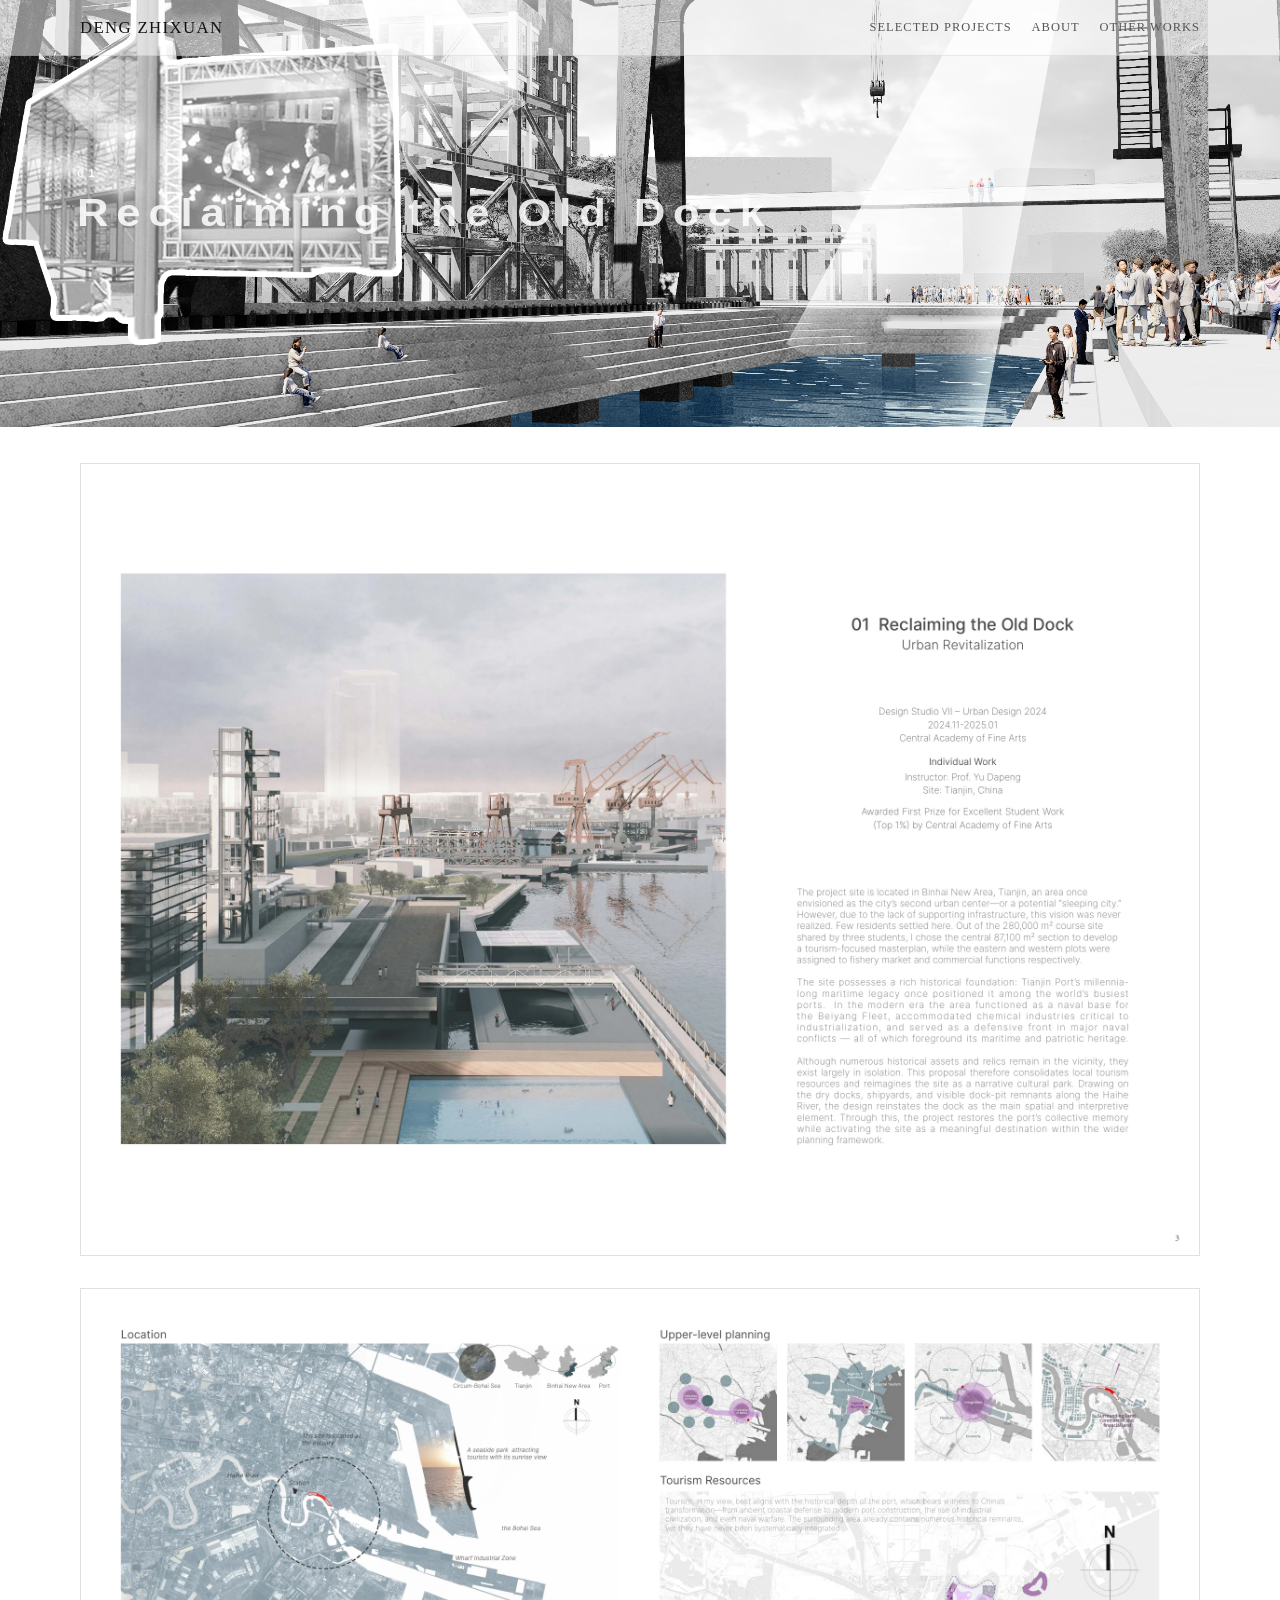
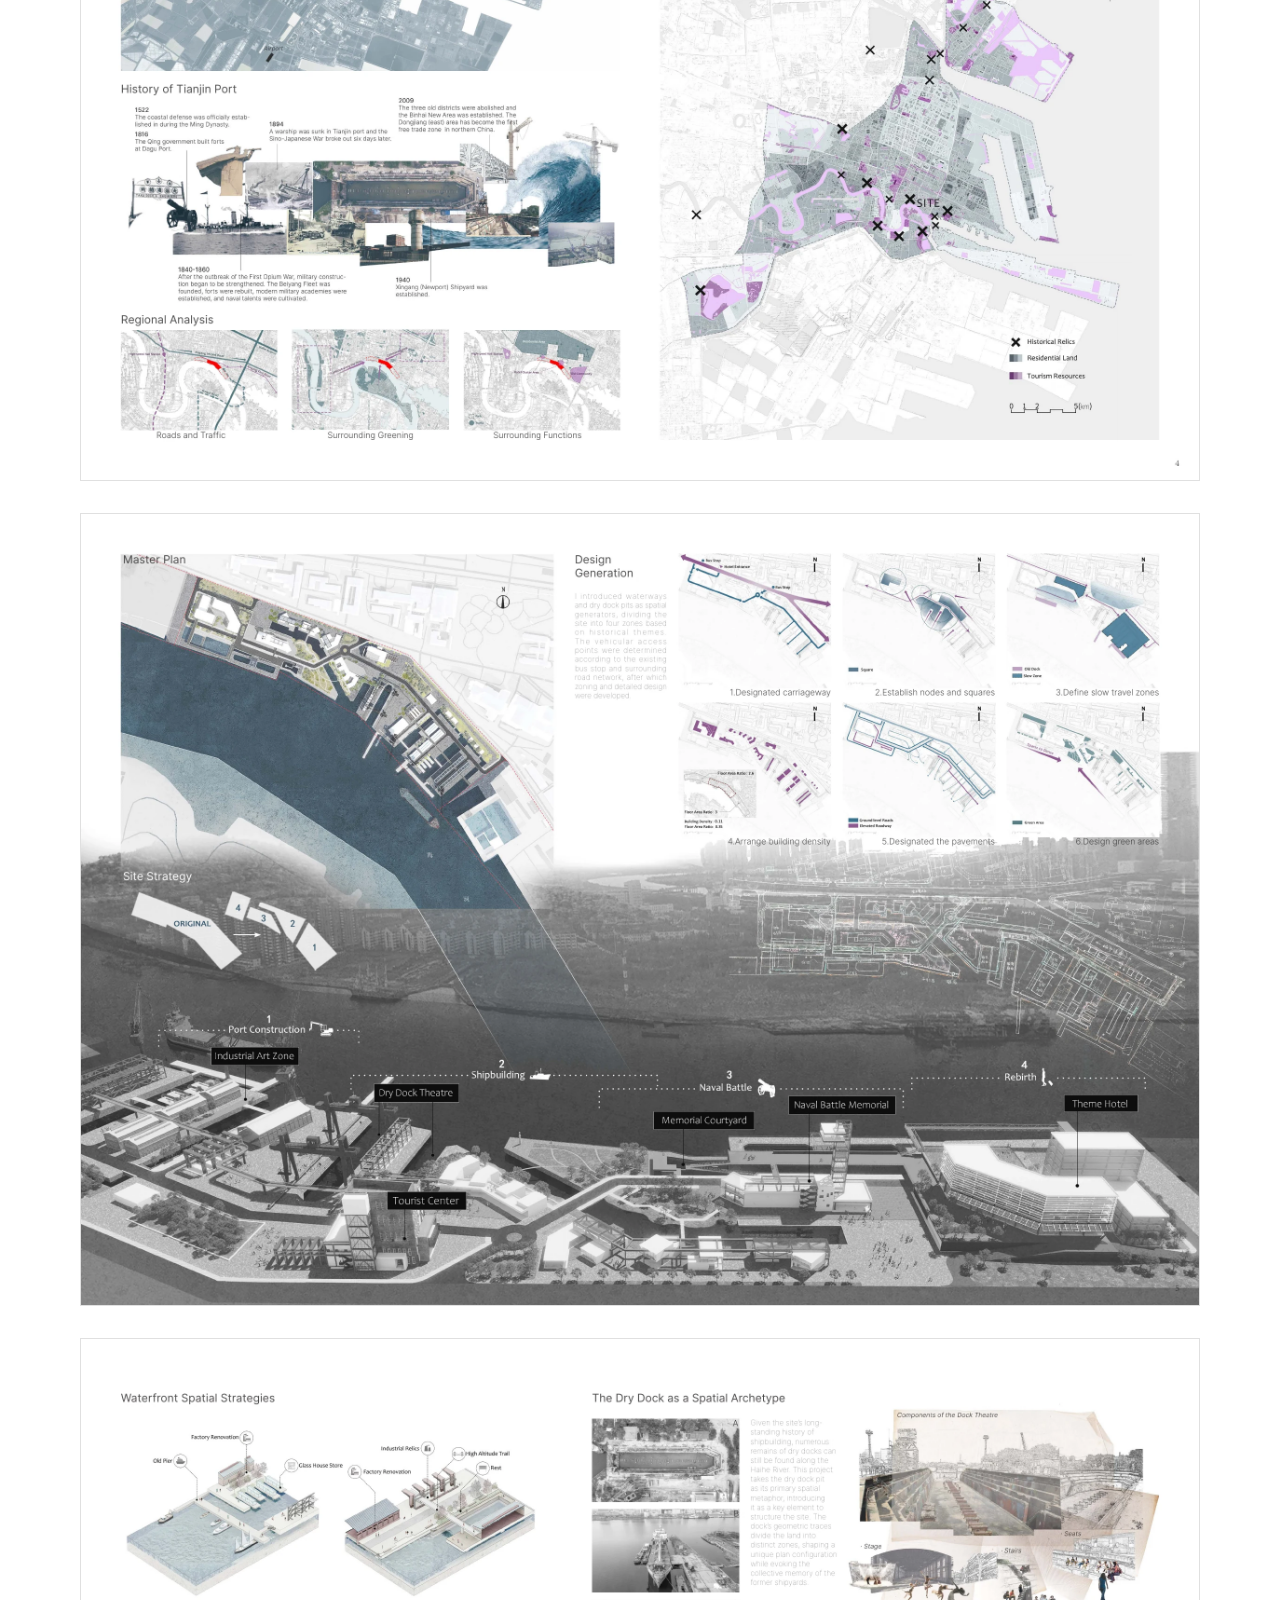
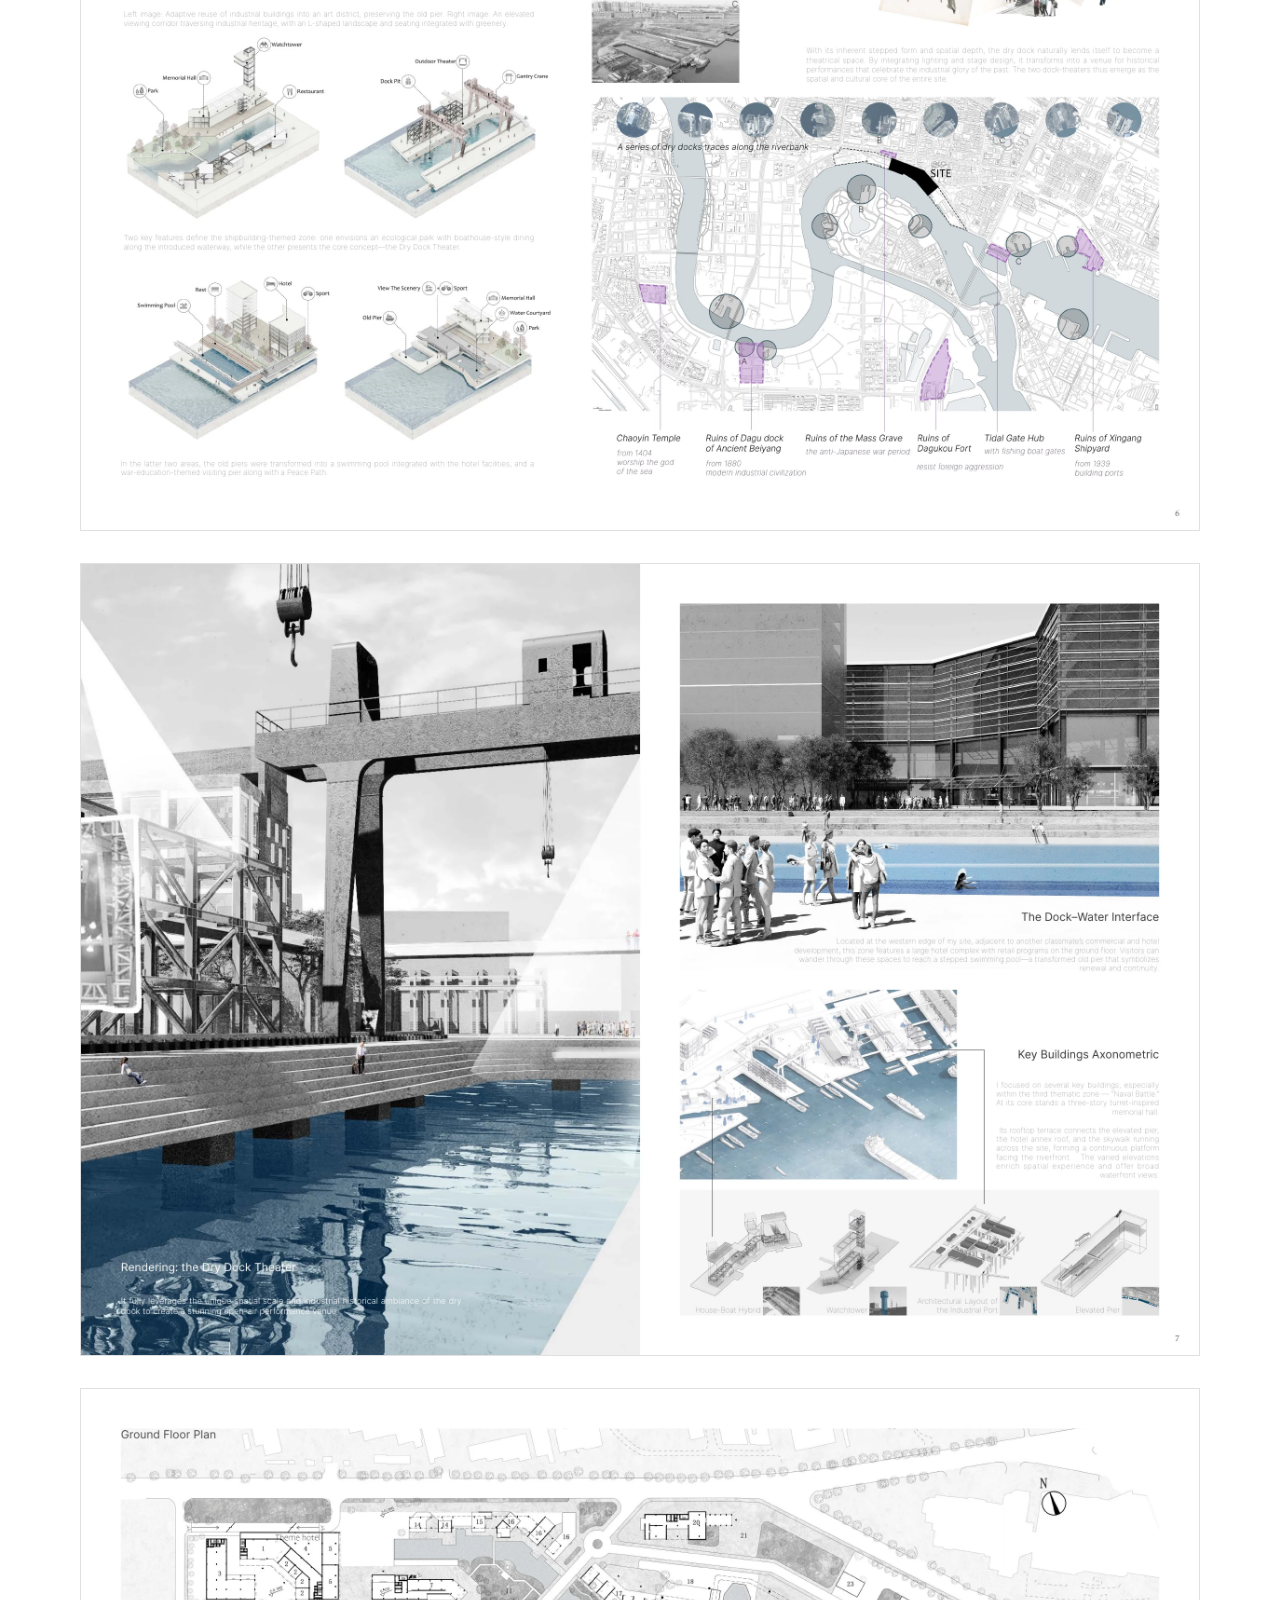
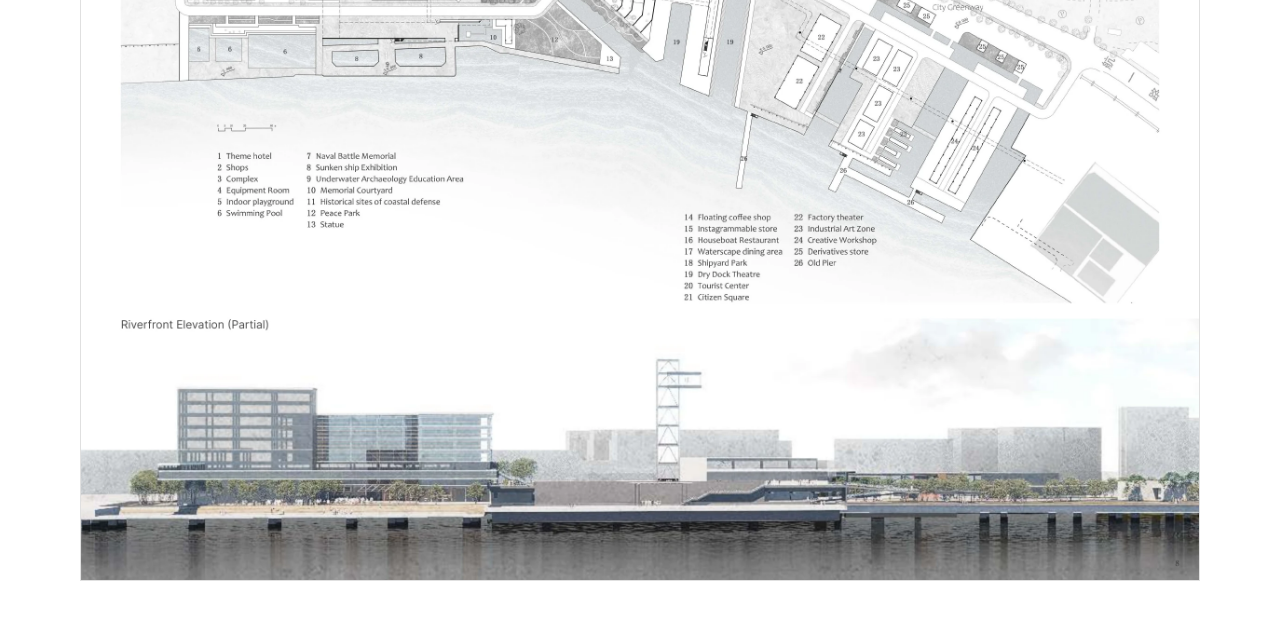
==== projects/01-reclaiming-the-old-dock.html @ c4d2b583 "Publish the portfolio as a static GitHub Pages site. Co-authored-by: Cursor <cursoragent@cursor.com>" ====
<!DOCTYPE html>
<html lang="en">
  <head>
    <meta charset="utf-8" />
    <meta name="viewport" content="width=device-width, initial-scale=1" />
    <title>01 Reclaiming the Old Dock — Zhixuan Deng</title>
    <link rel="stylesheet" href="../css/styles.css" />
  </head>
  <body class="page-project">
    <header class="site-header">
      <div class="wrap header-inner">
        <a class="site-mark" href="../index.html">DENG ZHIXUAN</a>
        <nav class="site-nav" aria-label="Primary">
          <a href="../index.html#selected-projects">Selected Projects</a>
          <a href="../index.html#about">About</a>
          <a href="../index.html#other-work">Other Works</a>
        </nav>
      </div>
    </header>
    <main>
      <section class="project-hero">
        <div class="project-hero-media">
          <img src="../assets/projects/banners/01.png" alt="" />
        </div>
        <div class="project-hero-copy">
          <p class="section-label">01</p>
          <h1>Reclaiming the Old Dock</h1>
        </div>
      </section>
      <div class="wrap">
        <div class="project-sheets">
          <img src="../assets/portfolio/page-03.webp" alt="Reclaiming the Old Dock, page 1" />
          <img src="../assets/portfolio/page-04.webp" alt="Reclaiming the Old Dock, page 2" />
          <img src="../assets/portfolio/page-05.webp" alt="Reclaiming the Old Dock, page 3" />
          <img src="../assets/portfolio/page-06.webp" alt="Reclaiming the Old Dock, page 4" />
          <img src="../assets/portfolio/page-07.webp" alt="Reclaiming the Old Dock, page 5" />
          <img src="../assets/portfolio/page-08.webp" alt="Reclaiming the Old Dock, page 6" />
        </div>
      </div>
    </main>
  </body>
</html>
---- css/styles.css ----
/* Zhixuan Deng — Urban & Spatial Portfolio
   White ground, Times New Roman, hairlines, space.
   Swap hero / cover / project images in HTML. */

:root {
  --paper: #ffffff;
  --paper-inset: #ffffff;
  --wash: #f4f4f4;
  --ink: #111111;
  --ink-soft: #555555;
  --muted: #888888;
  --rule: rgba(0, 0, 0, 0.12);
  --rule-strong: rgba(0, 0, 0, 0.28);

  --font: "Times New Roman", Times, serif;

  --gutter: clamp(1.25rem, 4.8vw, 4.25rem);
  --max: 70rem;
  --max-narrow: 62rem;
  --max-wide: 96rem;
  --header-h: 3.5rem;

  --step-0: clamp(0.95rem, 0.9rem + 0.2vw, 1.05rem);
  --step-1: clamp(1.15rem, 1rem + 0.7vw, 1.45rem);
  --step-2: clamp(1.5rem, 1.15rem + 1.6vw, 2.25rem);
  --step-3: clamp(2.4rem, 1.5rem + 4.2vw, 4.75rem);
}

*,
*::before,
*::after {
  box-sizing: border-box;
}

html {
  scroll-behavior: smooth;
}

html,
body {
  margin: 0;
  padding: 0;
}

body {
  background: var(--paper);
  color: var(--ink);
  font-family: var(--font);
  font-size: var(--step-0);
  font-weight: 400;
  line-height: 1.65;
  text-rendering: optimizeLegibility;
  -webkit-font-smoothing: antialiased;
}

img {
  max-width: 100%;
  height: auto;
  display: block;
}

h1,
h2,
h3,
h4 {
  margin: 0;
  font-family: var(--font);
  font-weight: 400;
  line-height: 1.15;
}

p {
  margin: 0;
}

a {
  color: inherit;
  text-decoration-thickness: 1px;
  text-underline-offset: 0.22em;
}

a:hover {
  color: var(--ink-soft);
}

a:focus-visible {
  outline: 1px solid var(--ink);
  outline-offset: 3px;
}

ol,
ul {
  margin: 0;
  padding: 0;
  list-style: none;
}

figure {
  margin: 0;
}

.wrap {
  width: min(calc(100% - 2 * var(--gutter)), var(--max));
  margin-inline: auto;
}

.wrap--narrow {
  width: min(calc(100% - 2 * var(--gutter)), var(--max-narrow));
}

.wrap--wide {
  width: min(calc(100% - 2 * var(--gutter)), var(--max-wide));
}

.skip-link {
  position: absolute;
  left: var(--gutter);
  top: -4rem;
  z-index: 20;
  padding: 0.4rem 0.7rem;
  background: var(--paper);
}

.skip-link:focus {
  top: 0.6rem;
}

/* Header
   -------------------------------------------------- */

.site-header {
  position: sticky;
  top: 0;
  z-index: 10;
  height: var(--header-h);
  background: var(--paper);
  border-bottom: 1px solid var(--rule);
}

.page-project .site-header {
  position: fixed;
  left: 0;
  right: 0;
  background: rgba(255, 255, 255, 0.52);
  border-bottom-color: rgba(0, 0, 0, 0.08);
}

.header-inner {
  display: flex;
  align-items: center;
  justify-content: space-between;
  gap: 1rem;
  height: 100%;
}

.site-mark {
  font-size: 1.05rem;
  letter-spacing: 0.08em;
  text-transform: uppercase;
  text-decoration: none;
  white-space: nowrap;
}

.site-nav {
  display: flex;
  flex-wrap: wrap;
  justify-content: flex-end;
  gap: 0.15rem 1.25rem;
  font-size: 0.78rem;
  letter-spacing: 0.08em;
  text-transform: uppercase;
}

.site-nav a {
  text-decoration: none;
  color: var(--ink-soft);
}

.site-nav a:hover {
  color: var(--ink);
}

/* Shared section language
   -------------------------------------------------- */

.section-label {
  margin-bottom: 0.85rem;
  color: var(--ink-soft);
  font-family: var(--font);
  font-size: 0.72rem;
  font-weight: 400;
  letter-spacing: 0.16em;
  text-transform: uppercase;
}

.section-head {
  margin-bottom: clamp(2rem, 5vh, 3.5rem);
  padding-bottom: 1.1rem;
  border-bottom: 1px solid var(--rule);
}

.section-head h2:not(.section-label) {
  font-size: var(--step-2);
}

.section-head .section-label {
  margin-bottom: 0;
}

section[id] {
  scroll-margin-top: 4.75rem;
}

.placeholder {
  color: var(--muted);
  font-style: italic;
}

.plate {
  width: 100%;
  background: var(--wash);
  border: 1px solid var(--rule);
}

.plate--empty {
  min-height: 8rem;
  display: grid;
  place-items: center;
}

.plate-note {
  color: var(--muted);
  font-size: 0.68rem;
  font-style: italic;
  letter-spacing: 0.08em;
}

/* 01 Hero
   Landscape photograph fills the first screen.
   .hero-copy is overlaid on the right; change --hero-text if needed.
   Do not add a photo overlay/mask here.
   -------------------------------------------------- */

.hero {
  --hero-text: #111111;
  position: relative;
  min-height: calc(100svh - var(--header-h));
  overflow: hidden;
}

.hero-media,
.about-media {
  position: absolute;
  inset: 0;
}

.hero-media img,
.hero-media .plate,
.about-media img {
  width: 100%;
  height: 100%;
  min-height: 0;
  object-fit: cover;
  border: 0;
}

.hero-copy {
  position: absolute;
  z-index: 1;
  top: 40%;
  right: clamp(1.5rem, 8vw, 7rem);
  transform: translateY(-50%);
  width: min(28rem, 42%);
  color: var(--hero-text);
  text-align: center;
}

.hero-copy h1 {
  font-size: clamp(1.75rem, 1.25rem + 2.1vw, 2.9rem);
  font-weight: 400;
  letter-spacing: 0.14em;
  line-height: 1.25;
}

.hero-tagline,
.hero-works {
  margin-top: 1.45rem;
  font-size: clamp(0.95rem, 0.85rem + 0.4vw, 1.18rem);
  letter-spacing: 0.06em;
  line-height: 1.45;
}

.hero-works {
  margin-top: 1.3rem;
}

/* 02 Portfolio cover
   -------------------------------------------------- */

.cover {
  padding-block: clamp(3.5rem, 10vh, 7rem);
}

.cover-verse {
  max-width: 38em;
  margin-inline: auto;
  margin-bottom: 2.25rem;
  color: #4a4a4a;
  font-size: clamp(0.92rem, 0.86rem + 0.25vw, 1.05rem);
  font-style: normal;
  line-height: 1.9;
  text-align: center;
}

.cover-plate {
  margin-top: 1.75rem;
}

.cover-plate img {
  width: 100%;
  height: auto;
  object-fit: contain;
  background: var(--paper-inset);
  border: 1px solid var(--rule);
}

/* 03 Selected projects — six-column contents
   1:1 plates in a horizontal row. If they do not fit, scroll.
   -------------------------------------------------- */

.projects {
  padding-block: clamp(3.5rem, 10vh, 7rem);
}

.projects-board {
  position: relative;
}

.project-viewport {
  overflow-x: auto;
  overflow-y: hidden;
  padding-bottom: 0.85rem;
  cursor: grab;
  scrollbar-color: #111111 #e8e8e8;
  scrollbar-width: auto;
  -webkit-overflow-scrolling: touch;
}

.project-viewport:active {
  cursor: grabbing;
}

.project-viewport::-webkit-scrollbar {
  height: 10px;
}

.project-viewport::-webkit-scrollbar-track {
  background: #ececec;
}

.project-viewport::-webkit-scrollbar-thumb {
  background: #111111;
}

.project-index {
  --project-gap: 1.75rem;
  display: flex;
  flex-wrap: nowrap;
  align-items: start;
  gap: var(--project-gap);
  width: max-content;
  min-width: 100%;
  padding-right: 2rem;
}

.project-item {
  flex: 0 0 calc((min(100vw - 2 * var(--gutter), var(--max-wide)) - 4 * var(--project-gap)) / 5);
}

.project-link {
  display: flex;
  flex-direction: column;
  align-items: center;
  text-align: center;
  text-decoration: none;
}

.project-cover {
  width: 100%;
}

.project-cover .plate,
.project-cover img {
  aspect-ratio: 1 / 1;
  width: 100%;
  height: auto;
  object-fit: cover;
}

.project-cover img,
.project-sketch img {
  -webkit-user-drag: none;
  user-select: none;
}

.project-no {
  display: block;
  margin-top: 0.9rem;
  font-size: 0.82rem;
  letter-spacing: 0.06em;
}

.project-title {
  margin-top: 0.35rem;
  width: 100%;
  font-size: clamp(0.72rem, 0.55rem + 0.45vw, 0.9rem);
  line-height: 1.25;
  white-space: nowrap;
}

.project-link:hover .project-title {
  color: var(--ink-soft);
}

.project-type {
  margin-top: 0.28rem;
  font-size: 0.72rem;
  line-height: 1.35;
  color: var(--ink-soft);
  max-width: 18ch;
}

.project-sketch {
  width: 62%;
  margin-top: 1.1rem;
}

.project-sketch .plate,
.project-sketch img {
  width: 100%;
  height: auto;
  object-fit: contain;
}

.project-sketch .plate {
  min-height: 0;
}

.project-cover .plate-note,
.project-sketch .plate-note {
  font-size: 0.58rem;
}

.project-scroll-ui {
  display: flex;
  align-items: center;
  justify-content: center;
  gap: 1.25rem;
  margin-top: 1.1rem;
}

.project-arrow {
  appearance: none;
  margin: 0;
  padding: 0.15rem 0.55rem;
  border: 1px solid var(--rule-strong);
  background: var(--paper);
  color: var(--ink);
  font-family: var(--font);
  font-size: 1.15rem;
  line-height: 1;
  cursor: pointer;
}

.project-arrow:hover,
.project-arrow:focus-visible {
  border-color: var(--ink);
}

.project-arrow:disabled {
  opacity: 0.28;
  cursor: default;
}

.project-scroll-hint {
  color: var(--ink-soft);
  font-size: 0.78rem;
  letter-spacing: 0.08em;
  text-transform: uppercase;
}

/* 04 About — photo overlay
   Right: education / research (white).
   Left: ABOUT (center) + email / CV (lower, black).
   -------------------------------------------------- */

.about {
  --about-text: #ffffff;
  --about-ink: #111111;
  position: relative;
  min-height: calc(100svh - var(--header-h));
  overflow: hidden;
}

.about-left {
  position: absolute;
  z-index: 1;
  top: 50%;
  left: clamp(1.5rem, 7vw, 6rem);
  transform: translateY(-50%);
}

.about-heading {
  color: var(--about-ink);
  font-size: clamp(1.3rem, 2.5vw, 2.4rem);
  font-weight: 400;
  letter-spacing: 0.12em;
  line-height: 1;
}

.about-contact {
  position: absolute;
  z-index: 1;
  left: clamp(1.5rem, 7vw, 6rem);
  bottom: calc(clamp(3.4rem, 12vh, 7rem) + 2.6rem);
  color: var(--about-ink);
  text-align: left;
}

.about-contact .about-title {
  color: var(--about-ink);
}

.about-contact .about-block {
  margin-bottom: 1.1rem;
}

.about-cv-block {
  display: flex;
  flex-direction: column;
  align-items: flex-start;
  color: inherit;
  text-decoration: none;
}

.about-click {
  margin-top: 0.25rem;
  font-size: 1.08rem;
}

.about-personal {
  position: absolute;
  z-index: 1;
  left: clamp(1.5rem, 7vw, 6rem);
  bottom: clamp(3.4rem, 12vh, 7rem);
  margin: 0;
  color: var(--about-ink);
  font-size: 1.08rem;
  line-height: 1.4;
  letter-spacing: 0.02em;
  text-align: left;
}

.about-copy {
  position: absolute;
  z-index: 1;
  top: 50%;
  right: clamp(1.25rem, 6vw, 5.5rem);
  transform: translateY(-50%);
  width: min(28rem, 42%);
  color: var(--about-text);
  text-align: center;
}

.about-grid {
  display: grid;
  grid-template-columns: 1fr;
  row-gap: 1.6rem;
  margin-top: 0;
}

.about-title {
  display: inline-block;
  margin: 0 0 0.55rem;
  padding: 0.14rem 0.6rem 0.16rem;
  border-radius: 6px;
  background: rgba(255, 255, 255, 0.28);
  color: var(--about-text);
  font-family: var(--font);
  font-size: 0.9rem;
  font-weight: 400;
  font-style: normal;
  letter-spacing: 0.02em;
  line-height: 1.3;
  text-decoration: none;
  text-transform: none;
}

.about-block p {
  margin: 0;
  font-size: 1.08rem;
  line-height: 1.45;
}

.about-block p + p {
  margin-top: 0.28rem;
}

.about-block a {
  color: inherit;
  text-decoration: none;
}

.about-list {
  margin: 0;
  padding: 0;
  list-style: none;
  font-size: 1.08rem;
  line-height: 1.55;
}

.about-list li + li {
  margin-top: 0.15rem;
}

/* 05 Other works
   -------------------------------------------------- */

.other-work {
  padding-block: clamp(3.5rem, 10vh, 7rem) clamp(2.5rem, 6vh, 4.5rem);
}

.other-note {
  margin-top: 0.9rem;
  max-width: none;
  color: var(--ink-soft);
  font-size: 0.72rem;
  font-style: normal;
  line-height: 1.9;
}

.other-plate {
  margin-top: 1.75rem;
}

.other-plate img {
  width: 100%;
  height: auto;
  object-fit: contain;
  background: var(--paper-inset);
  border: 1px solid var(--rule);
}

/* Footer
   -------------------------------------------------- */

.site-footer {
  padding-block: 1.4rem 2rem;
  border-top: 1px solid var(--rule);
}

.footer-inner p {
  color: var(--muted);
  font-size: 0.95rem;
  letter-spacing: 0.06em;
}

/* Responsive
   -------------------------------------------------- */

@media (max-width: 860px) {
  :root {
    --header-h: auto;
  }

  .site-header {
    height: auto;
  }

  .header-inner {
    flex-direction: column;
    align-items: flex-start;
    padding-block: 0.85rem 0.75rem;
    gap: 0.55rem;
  }

  .site-nav {
    justify-content: flex-start;
    column-gap: 1rem;
  }

  .hero,
  .about {
    min-height: calc(100svh - 5.25rem);
  }
}

@media (max-width: 640px) {
  .hero-copy,
  .about-copy {
    right: 50%;
    width: min(20rem, 86%);
    transform: translate(50%, -50%);
  }

  .about-left {
    top: 18%;
    transform: none;
  }

  .about-contact {
    left: clamp(1.25rem, 6vw, 4rem);
  }

  .hero-copy h1 {
    letter-spacing: 0.1em;
  }

  .project-index {
    --project-gap: 1.15rem;
  }

  .project-item {
    flex-basis: calc((100vw - 2 * var(--gutter) - var(--project-gap)) / 2);
  }
}

.project-hero {
  --project-hero-text: rgba(255, 255, 255, 0.86);
  --project-hero-face: "Microsoft YaHei", "Microsoft YaHei UI", SimHei, "PingFang SC", "Heiti SC", sans-serif;
  position: relative;
  width: 100%;
  aspect-ratio: 3 / 1;
  min-height: 28vh;
  overflow: hidden;
  background: var(--wash);
}

.project-hero-media,
.project-hero-media img {
  position: absolute;
  inset: 0;
  width: 100%;
  height: 100%;
  object-fit: cover;
  border: 0;
}

.project-hero-media img {
  transform: scale(1.14);
  transform-origin: center center;
}

.project-hero-media img.project-hero-shift-down {
  object-position: center 78%;
}

.project-hero-copy {
  position: absolute;
  z-index: 1;
  left: clamp(1.5rem, 6vw, 5rem);
  top: 50%;
  transform: translateY(-50%) scaleX(1.1);
  transform-origin: left center;
  color: var(--project-hero-text);
  text-align: left;
  font-family: var(--project-hero-face);
  font-weight: 600;
}

.project-hero--ink {
  --project-hero-text: rgba(51, 51, 51, 0.5);
}

.project-hero-copy .section-label {
  position: absolute;
  left: 0;
  bottom: 100%;
  margin-bottom: 0.45rem;
  color: var(--project-hero-text);
  font-family: var(--project-hero-face);
  font-weight: 600;
  letter-spacing: 0.32em;
}

.project-hero-copy h1 {
  font-family: var(--project-hero-face);
  font-size: clamp(1.6rem, 1.2rem + 1.6vw, 2.6rem);
  font-weight: 600;
  letter-spacing: 0.18em;
  white-space: nowrap;
}

.project-hero-sub {
  position: absolute;
  left: 0;
  top: 100%;
  margin-top: 0.45rem;
  font-family: var(--project-hero-face);
  font-size: clamp(0.82rem, 0.7rem + 0.4vw, 1.05rem);
  font-weight: 600;
  letter-spacing: 0.22em;
}

.project-sheets {
  display: flex;
  flex-direction: column;
  gap: 2rem;
  padding-block: 2.25rem 3.5rem;
}

.project-sheets img {
  width: 100%;
  height: auto;
  background: var(--paper-inset);
  border: 1px solid var(--rule);
}

.project-sheets img.project-sheet-ppt {
  aspect-ratio: 16 / 9;
  object-fit: contain;
}

@media (prefers-reduced-motion: reduce) {
  html {
    scroll-behavior: auto;
  }
}
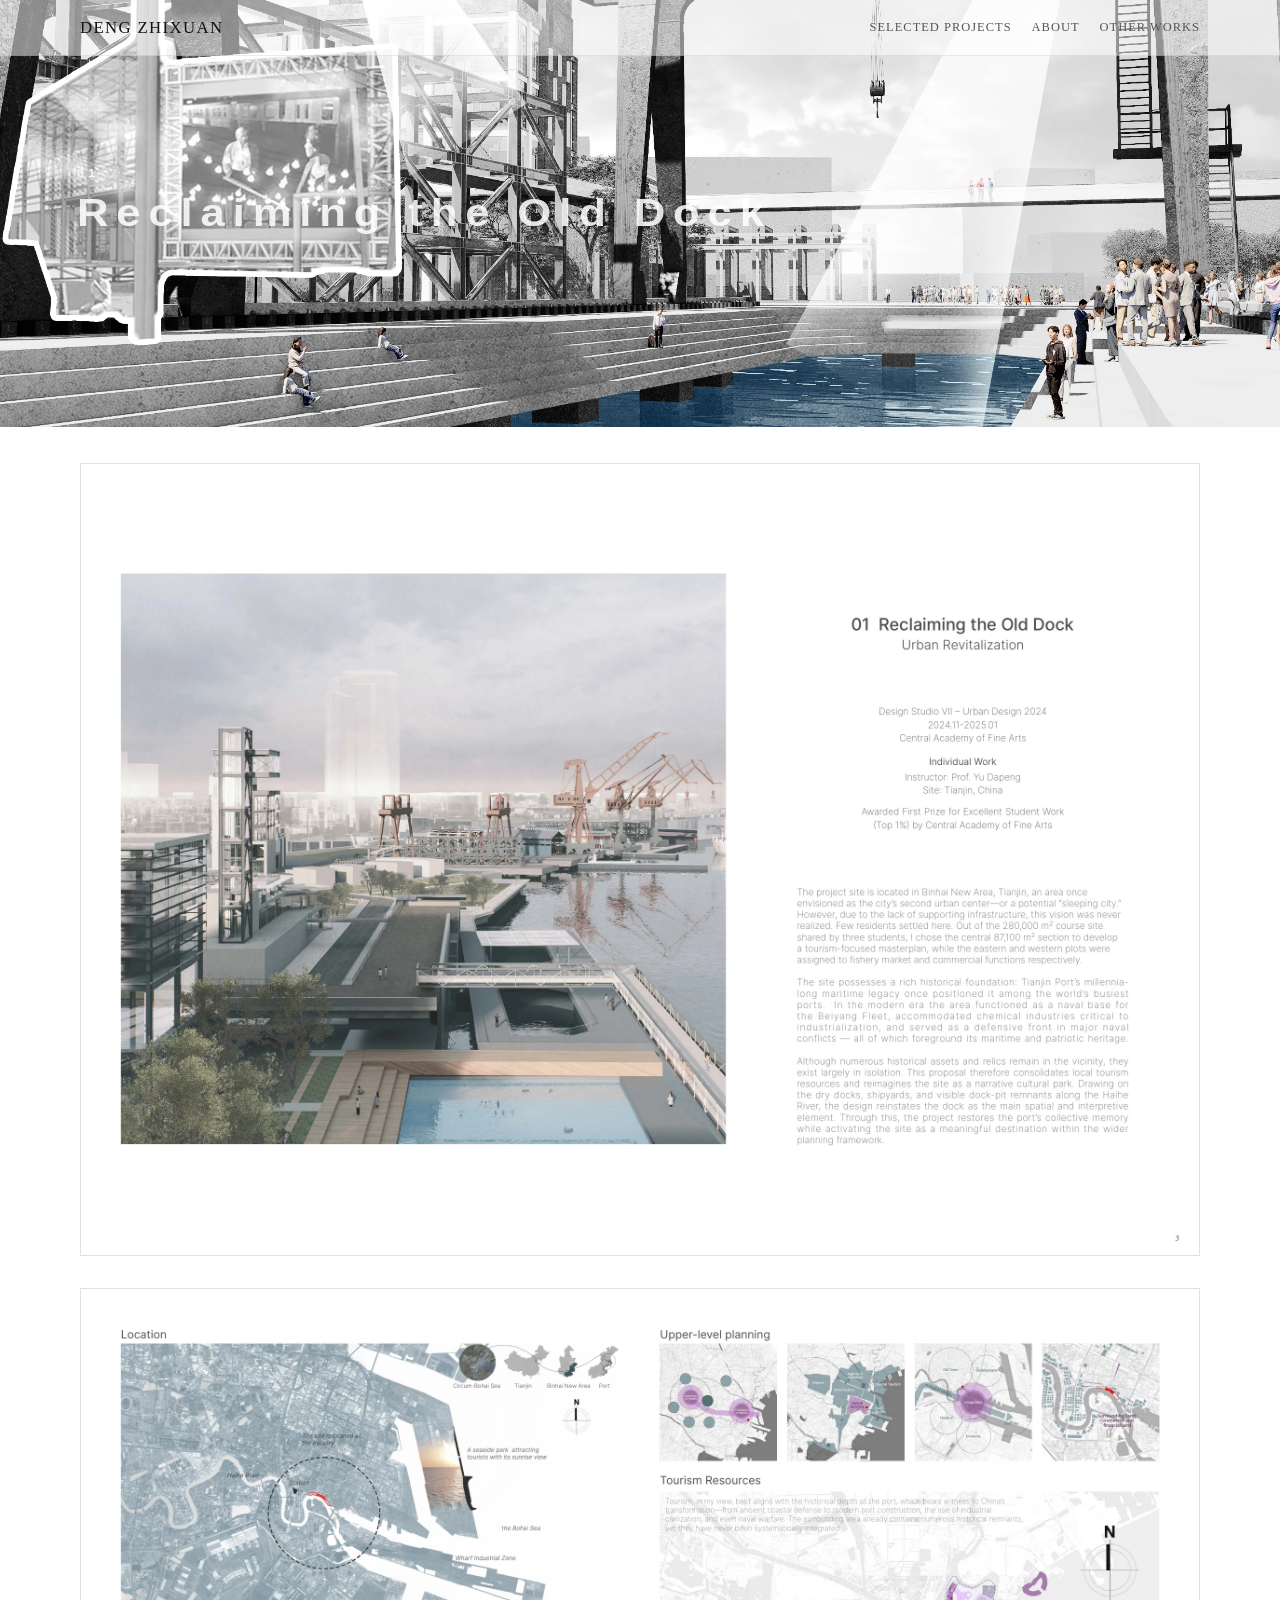
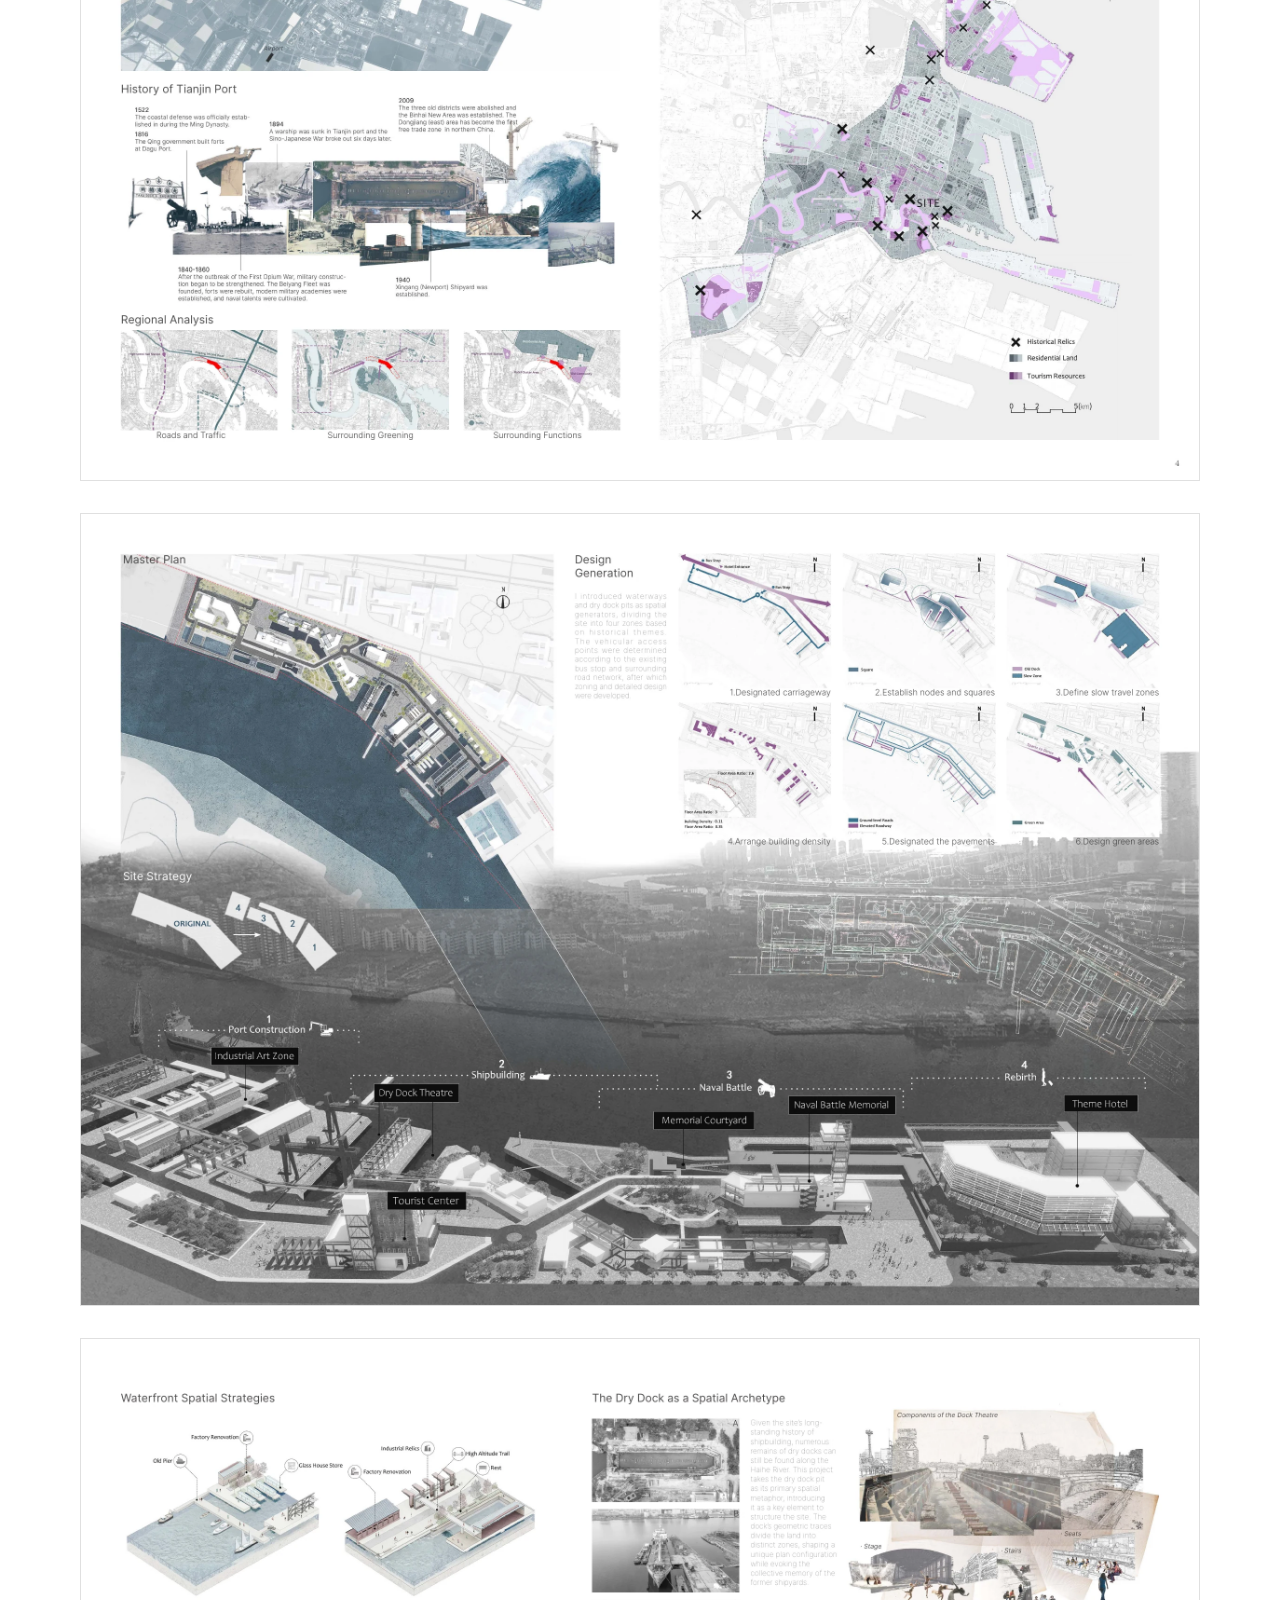
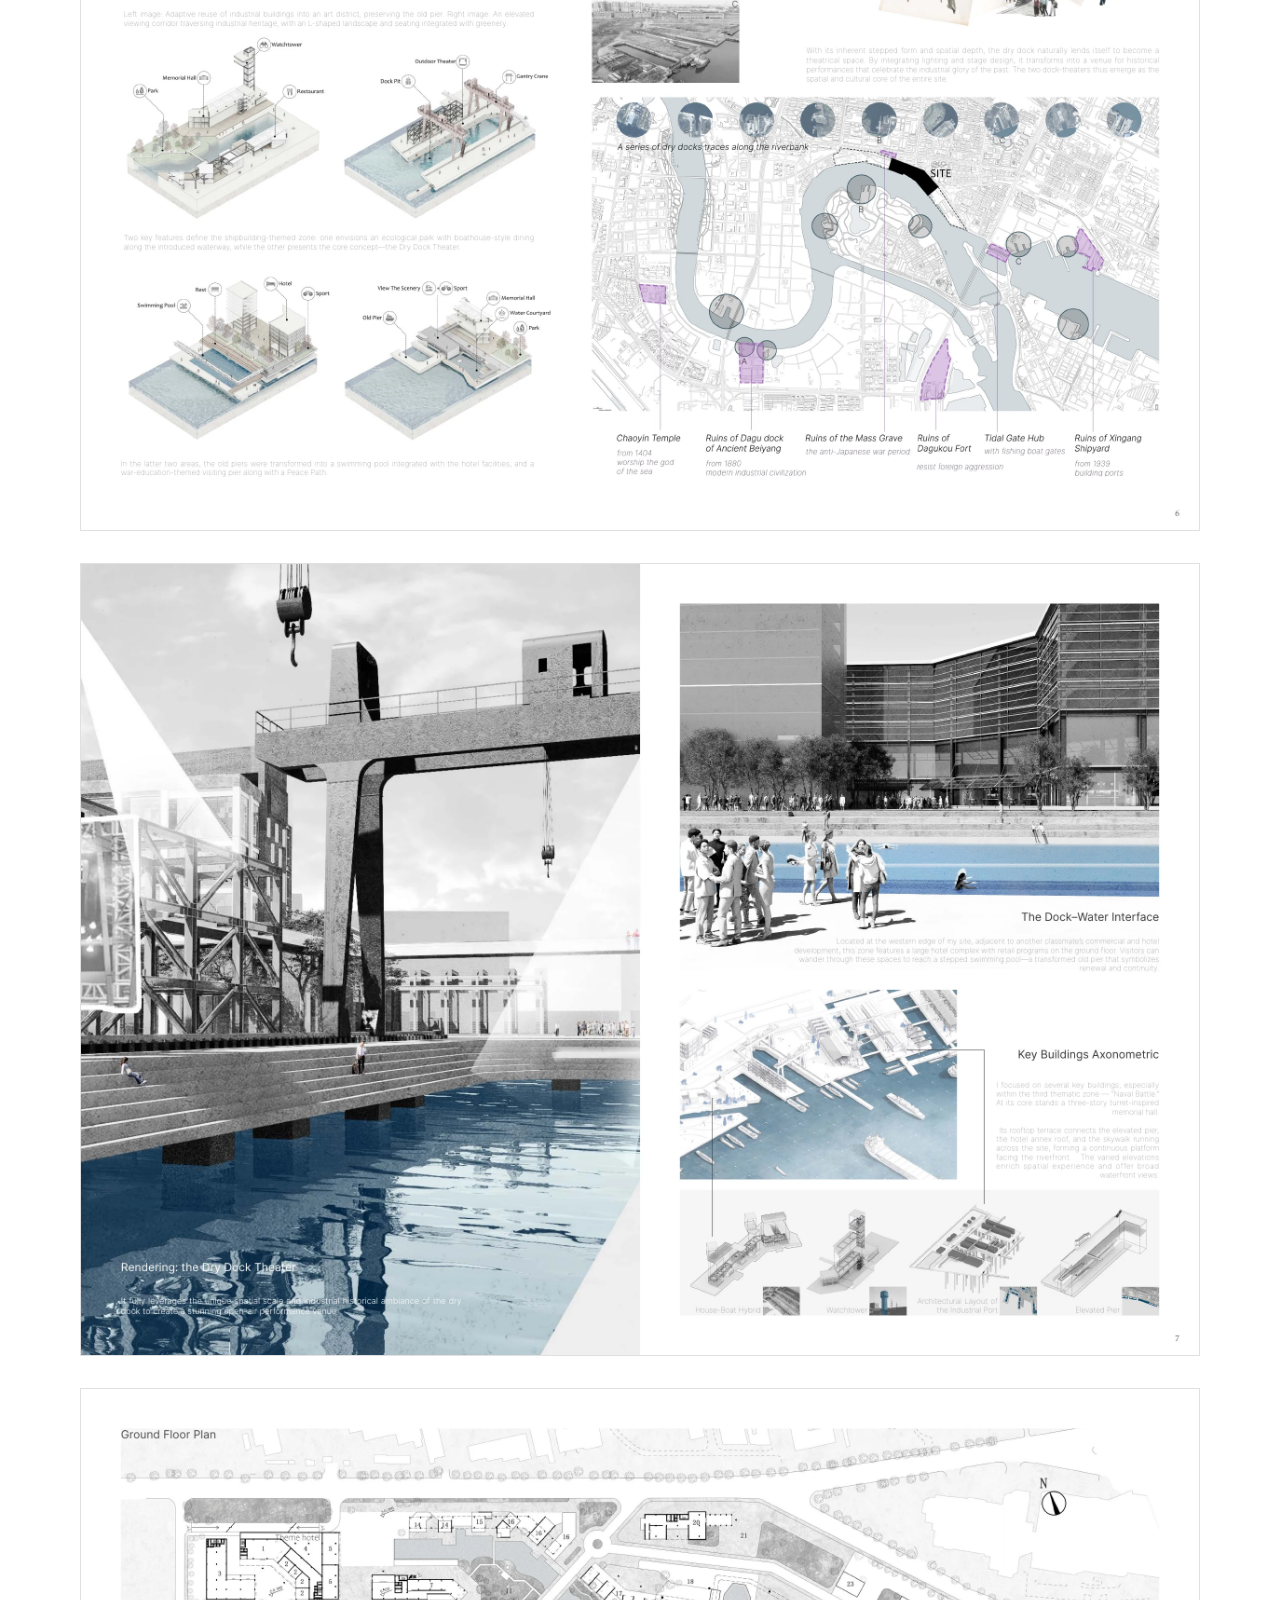
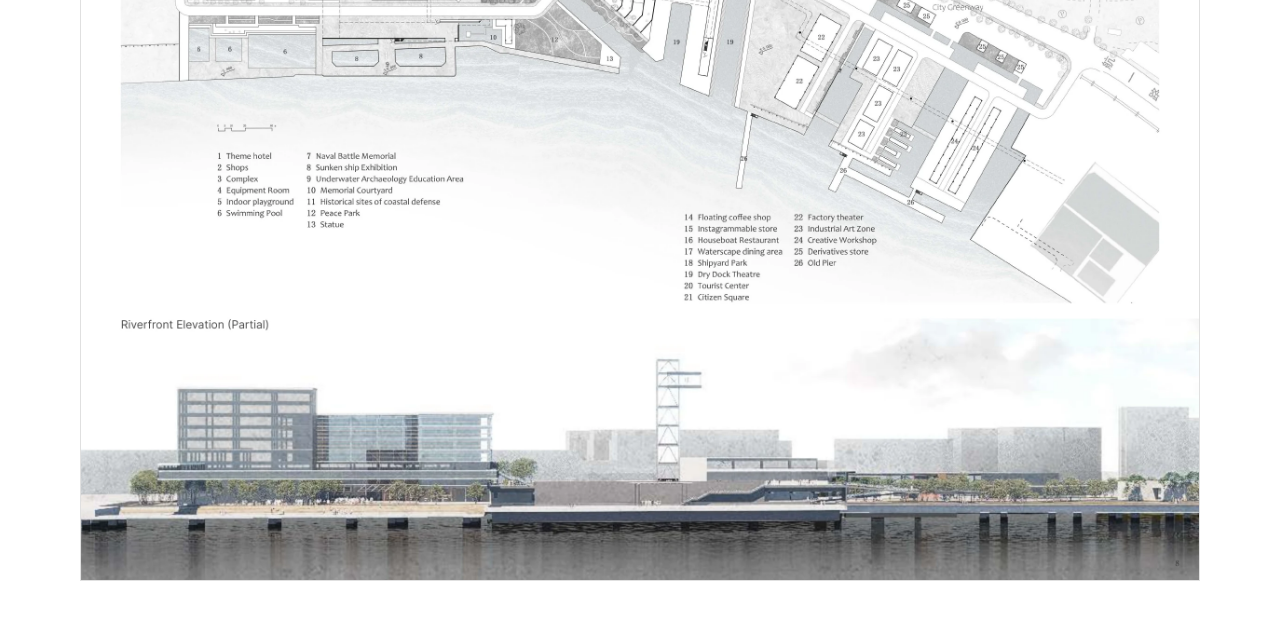
==== commit ff9a7cfd: "Update 01-reclaiming-the-old-dock.html Use WebP banner for project 01" ====
--- a/projects/01-reclaiming-the-old-dock.html
+++ b/projects/01-reclaiming-the-old-dock.html
@@ -20,7 +20,7 @@
     <main>
       <section class="project-hero">
         <div class="project-hero-media">
-          <img src="../assets/projects/banners/01.png" alt="" />
+          <img src="../assets/projects/banners/01.webp" alt="" />
         </div>
         <div class="project-hero-copy">
           <p class="section-label">01</p>
